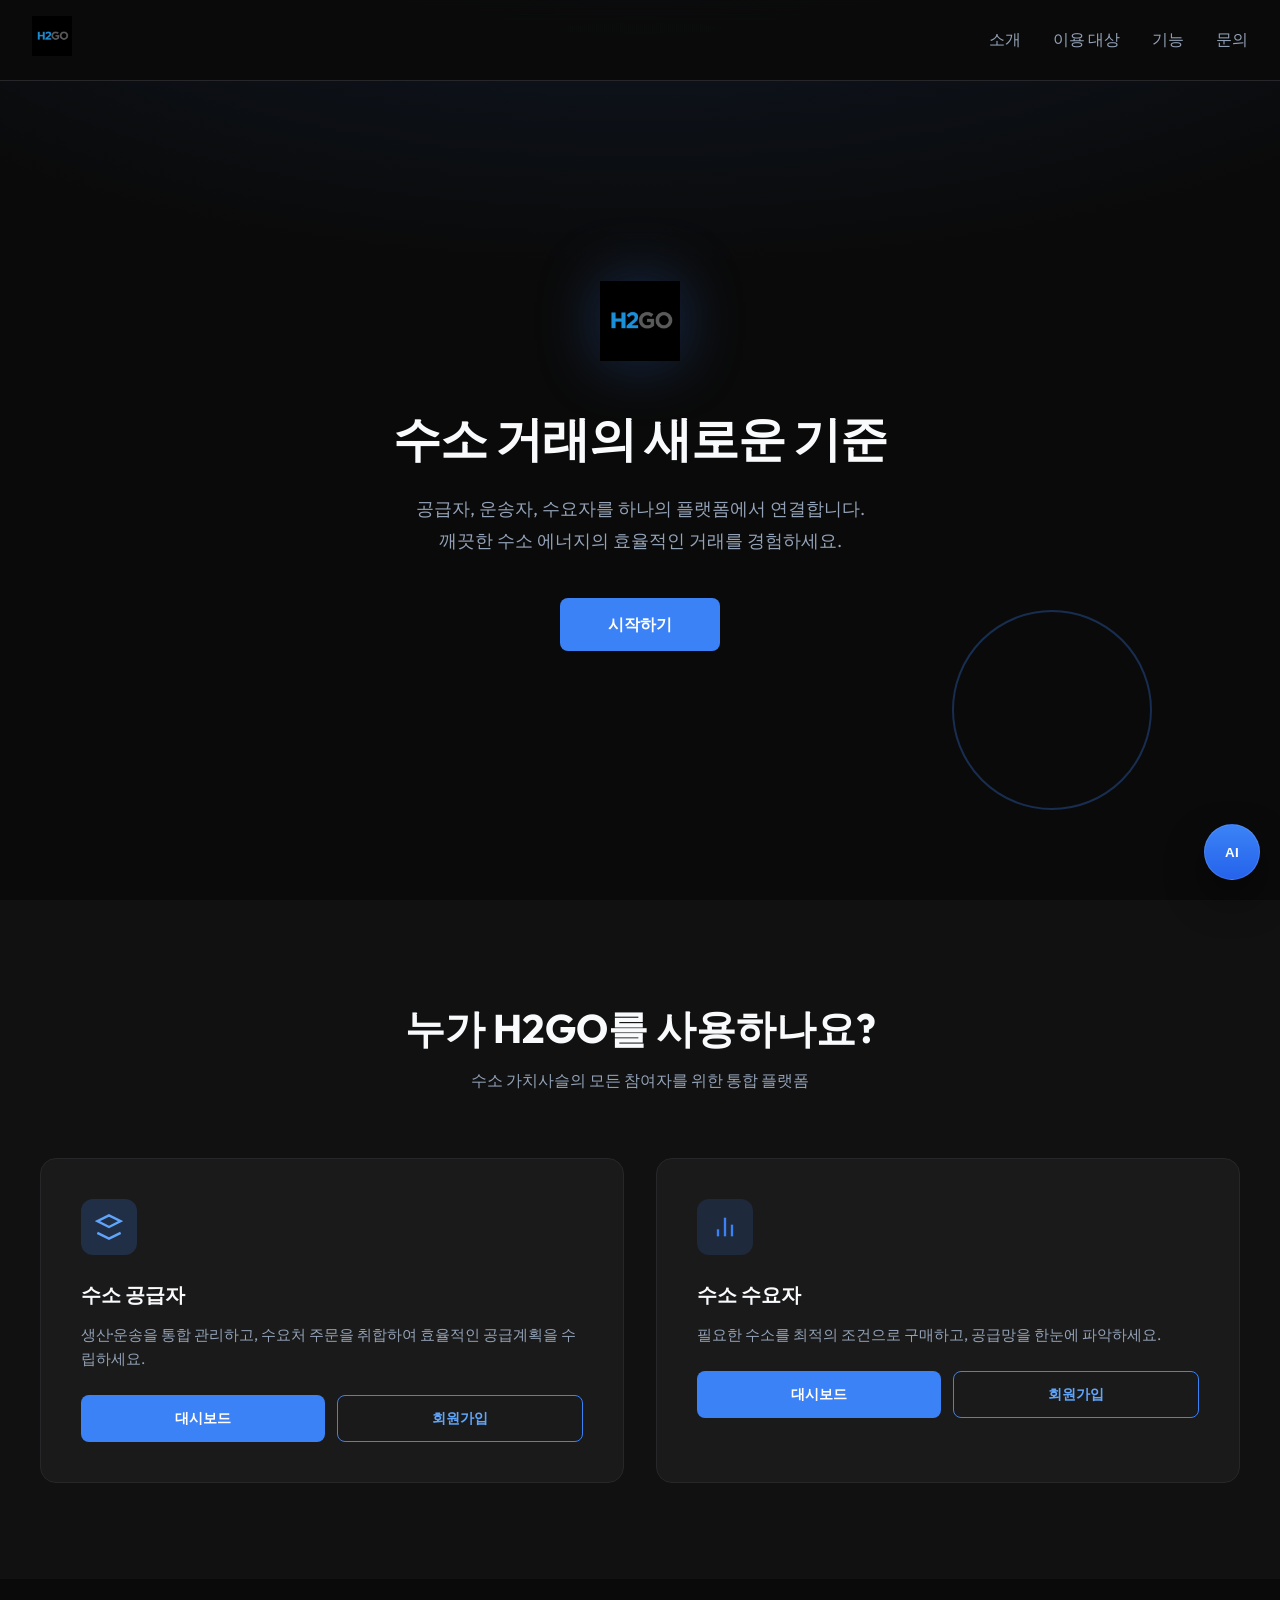
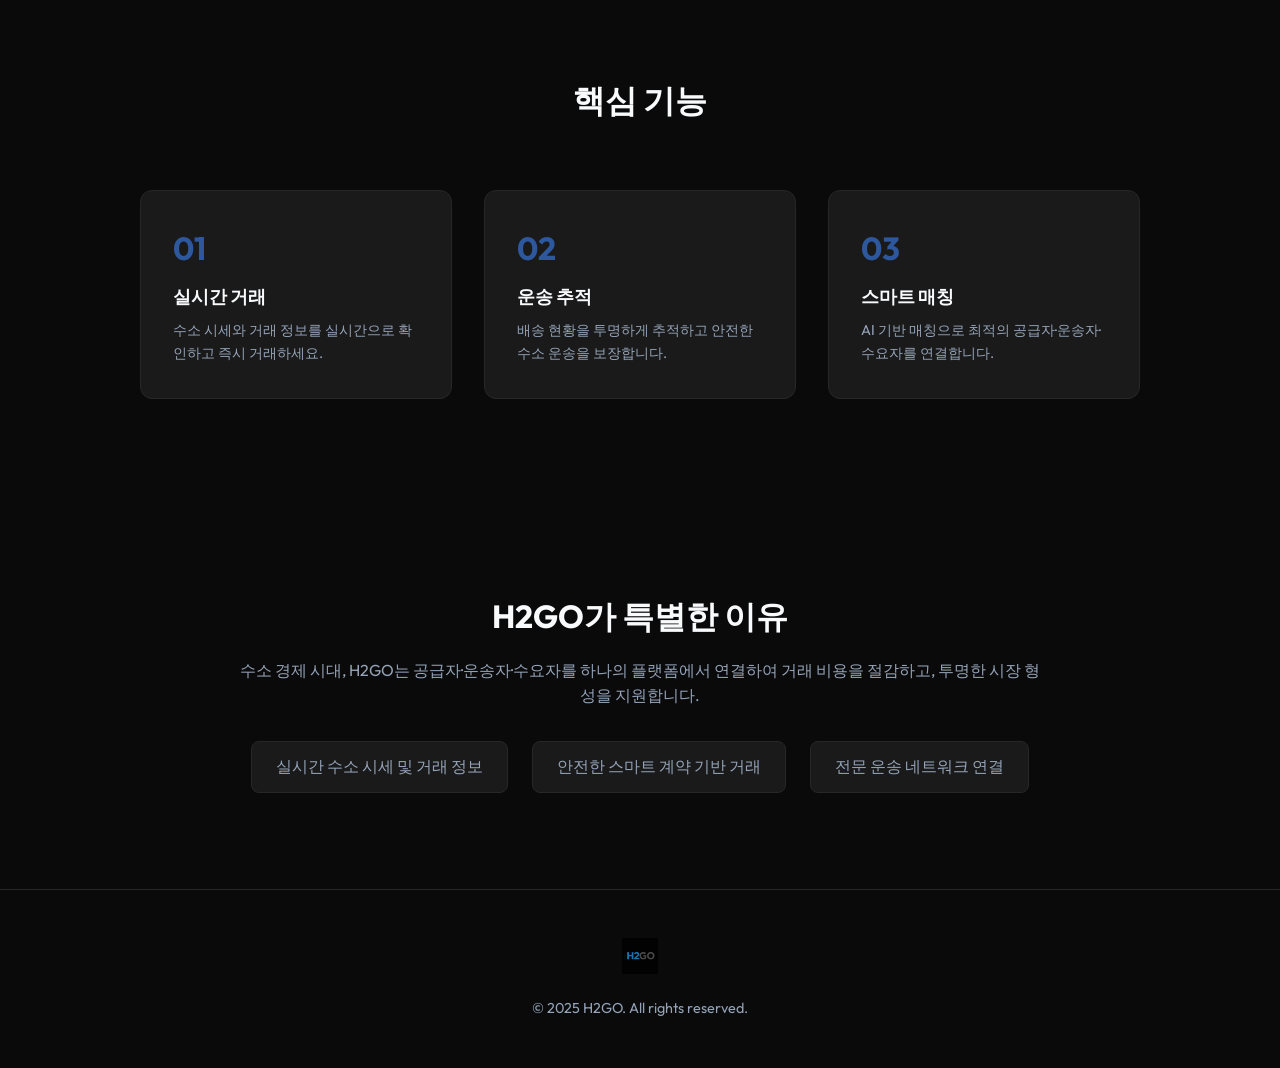
==== index.html @ b9116fce "Add files via upload" ====
<!DOCTYPE html>
<html lang="ko">
<head>
    <meta charset="UTF-8">
    <meta name="viewport" content="width=device-width, initial-scale=1.0">
    <title>H2GO - 수소거래 플랫폼</title>
    <link rel="stylesheet" href="styles.css">
    <link rel="preconnect" href="https://fonts.googleapis.com">
    <link rel="preconnect" href="https://fonts.gstatic.com" crossorigin>
    <link href="https://fonts.googleapis.com/css2?family=Outfit:wght@300;400;500;600;700&display=swap" rel="stylesheet">
</head>
<body>
    <!-- 네비게이션 -->
    <nav class="navbar">
        <a href="#" class="logo">
            <img src="assets/logo.png" alt="H2GO" class="logo-img">
        </a>
        <ul class="nav-links">
            <li><a href="#about">소개</a></li>
            <li><a href="#users">이용 대상</a></li>
            <li><a href="#features">기능</a></li>
            <li><a href="#contact">문의</a></li>
        </ul>
        <button class="mobile-menu-btn" aria-label="메뉴">
            <span></span><span></span><span></span>
        </button>
    </nav>

    <!-- 히어로 섹션 -->
    <section class="hero">
        <div class="hero-content">
            <img src="assets/logo.png" alt="H2GO" class="hero-logo">
            <h1>수소 거래의 새로운 기준</h1>
            <p class="hero-subtitle">공급자, 운송자, 수요자를 하나의 플랫폼에서 연결합니다.<br>깨끗한 수소 에너지의 효율적인 거래를 경험하세요.</p>
            <div class="hero-buttons">
                <a href="#users" class="btn btn-primary">시작하기</a>
            </div>
        </div>
        <div class="hero-visual">
            <div class="hydrogen-molecule"></div>
        </div>
    </section>

    <!-- 이용 대상 섹션 -->
    <section id="users" class="users-section">
        <h2>누가 H2GO를 사용하나요?</h2>
        <p class="section-subtitle">수소 가치사슬의 모든 참여자를 위한 통합 플랫폼</p>
        
        <div class="user-cards">
            <!-- 공급자 카드 (생산+운송 통합) -->
            <div class="user-card" data-user="supplier">
                <div class="card-icon supplier-icon">
                    <svg viewBox="0 0 24 24" fill="none" stroke="currentColor" stroke-width="2">
                        <path d="M12 2L2 7l10 5 10-5-10-5z"/>
                        <path d="M2 17l10 5 10-5"/>
                    </svg>
                </div>
                <h3>수소 공급자</h3>
                <p>생산·운송을 통합 관리하고, 수요처 주문을 취합하여 효율적인 공급계획을 수립하세요.</p>
                <div class="card-actions">
                    <a href="dashboard.html?role=supplier" class="btn btn-card">대시보드</a>
                    <button class="btn btn-card-outline" data-action="register" data-user="supplier">회원가입</button>
                </div>
            </div>

            <!-- 수요자 카드 -->
            <div class="user-card" data-user="consumer">
                <div class="card-icon consumer-icon">
                    <svg viewBox="0 0 24 24" fill="none" stroke="currentColor" stroke-width="2">
                        <path d="M18 20V10"/>
                        <path d="M12 20V4"/>
                        <path d="M6 20v-6"/>
                    </svg>
                </div>
                <h3>수소 수요자</h3>
                <p>필요한 수소를 최적의 조건으로 구매하고, 공급망을 한눈에 파악하세요.</p>
                <div class="card-actions">
                    <a href="dashboard.html?role=consumer" class="btn btn-card">대시보드</a>
                    <button class="btn btn-card-outline" data-action="register" data-user="consumer">회원가입</button>
                </div>
            </div>
        </div>
    </section>

    <!-- 기능 섹션 -->
    <section id="features" class="features-section">
        <h2>핵심 기능</h2>
        <div class="features-grid">
            <div class="feature-item">
                <span class="feature-num">01</span>
                <h4>실시간 거래</h4>
                <p>수소 시세와 거래 정보를 실시간으로 확인하고 즉시 거래하세요.</p>
            </div>
            <div class="feature-item">
                <span class="feature-num">02</span>
                <h4>운송 추적</h4>
                <p>배송 현황을 투명하게 추적하고 안전한 수소 운송을 보장합니다.</p>
            </div>
            <div class="feature-item">
                <span class="feature-num">03</span>
                <h4>스마트 매칭</h4>
                <p>AI 기반 매칭으로 최적의 공급자·운송자·수요자를 연결합니다.</p>
            </div>
        </div>
    </section>

    <!-- 소개 섹션 -->
    <section id="about" class="about-section">
        <div class="about-content">
            <h2>H2GO가 특별한 이유</h2>
            <p>수소 경제 시대, H2GO는 공급자·운송자·수요자를 하나의 플랫폼에서 연결하여 거래 비용을 절감하고, 투명한 시장 형성을 지원합니다.</p>
            <ul class="about-features">
                <li>실시간 수소 시세 및 거래 정보</li>
                <li>안전한 스마트 계약 기반 거래</li>
                <li>전문 운송 네트워크 연결</li>
            </ul>
        </div>
    </section>

    <!-- 푸터 -->
    <footer id="contact" class="footer">
        <div class="footer-content">
            <img src="assets/logo.png" alt="H2GO" class="footer-logo">
            <p>© 2025 H2GO. All rights reserved.</p>
        </div>
    </footer>

    <!-- 로그인 모달 -->
    <div id="loginModal" class="modal">
        <div class="modal-content">
            <button class="modal-close" aria-label="닫기">&times;</button>
            <div class="modal-header">
                <h2><span id="loginUserLabel">공급자</span> 로그인</h2>
            </div>
            <form class="auth-form" id="loginForm">
                <input type="hidden" id="loginUserType" value="">
                <div class="form-group">
                    <label for="loginEmail">이메일</label>
                    <input type="email" id="loginEmail" placeholder="example@h2go.com" required>
                </div>
                <div class="form-group">
                    <label for="loginPassword">비밀번호</label>
                    <input type="password" id="loginPassword" placeholder="••••••••" required>
                </div>
                <button type="submit" class="btn btn-primary btn-full">로그인</button>
            </form>
        </div>
    </div>

    <!-- 회원가입 모달 -->
    <div id="registerModal" class="modal">
        <div class="modal-content">
            <button class="modal-close" aria-label="닫기">&times;</button>
            <div class="modal-header">
                <h2><span id="registerUserLabel">공급자</span> 회원가입</h2>
            </div>
            <form class="auth-form" id="registerForm">
                <input type="hidden" id="registerUserType" value="">
                <div class="form-group">
                    <label for="registerName">이름 / 회사명</label>
                    <input type="text" id="registerName" placeholder="이름 또는 회사명을 입력하세요" required>
                </div>
                <div class="form-group">
                    <label for="registerEmail">이메일</label>
                    <input type="email" id="registerEmail" placeholder="example@h2go.com" required>
                </div>
                <div class="form-group">
                    <label for="registerPassword">비밀번호</label>
                    <input type="password" id="registerPassword" placeholder="8자 이상 입력" required minlength="8">
                </div>
                <div class="form-group">
                    <label for="registerPasswordConfirm">비밀번호 확인</label>
                    <input type="password" id="registerPasswordConfirm" placeholder="비밀번호를 다시 입력" required>
                </div>
                <button type="submit" class="btn btn-primary btn-full">회원가입</button>
            </form>
        </div>
    </div>

    <!-- AI 챗봇 -->
    <button id="chatbotFab" class="chatbot-fab" type="button" aria-label="AI 챗봇 열기">
        AI
    </button>
    <section id="chatbotPanel" class="chatbot-panel" aria-label="AI 챗봇" aria-hidden="true">
        <header class="chatbot-header">
            <div class="chatbot-title">
                <strong>H2GO AI</strong>
                <span class="chatbot-subtitle">무엇을 도와드릴까요?</span>
            </div>
            <button id="chatbotClose" class="chatbot-close" type="button" aria-label="닫기">&times;</button>
        </header>
        <div id="chatbotMessages" class="chatbot-messages" role="log" aria-live="polite"></div>
        <form id="chatbotForm" class="chatbot-form" autocomplete="off">
            <textarea id="chatbotInput" class="chatbot-input" rows="1" placeholder="메시지를 입력하세요 (Enter 전송, Shift+Enter 줄바꿈)"></textarea>
            <button id="chatbotSend" class="chatbot-send" type="submit">전송</button>
        </form>
        <div id="chatbotStatus" class="chatbot-status" aria-live="polite"></div>
    </section>

    <script src="script.js"></script>
</body>
</html>
---- styles.css ----
/* H2GO - 수소거래 플랫폼 스타일 */
/* 로고 색상: H2 - #3B82F6 (사이버 블루), GO - #6B7280 (차콜 그레이), 배경 - #0a0a0a */

:root {
    --h2-blue: #3B82F6;
    --h2-blue-light: #60A5FA;
    --h2-blue-dark: #2563EB;
    --go-gray: #6B7280;
    --go-gray-dark: #4B5563;
    --bg-black: #0a0a0a;
    --bg-dark: #111111;
    --bg-card: #1a1a1a;
    --text-white: #f8fafc;
    --text-muted: #94a3b8;
    --border-color: #27272a;
}

* {
    margin: 0;
    padding: 0;
    box-sizing: border-box;
}

body {
    font-family: 'Outfit', -apple-system, BlinkMacSystemFont, sans-serif;
    background: var(--bg-black);
    color: var(--text-white);
    line-height: 1.6;
    overflow-x: hidden;
}

/* 네비게이션 */
.navbar {
    position: fixed;
    top: 0;
    left: 0;
    right: 0;
    display: flex;
    justify-content: space-between;
    align-items: center;
    padding: 1rem 2rem;
    background: rgba(10, 10, 10, 0.9);
    backdrop-filter: blur(12px);
    border-bottom: 1px solid var(--border-color);
    z-index: 1000;
    flex-wrap: wrap;
}

.logo-img {
    height: 40px;
    width: auto;
}

.nav-links {
    display: flex;
    list-style: none;
    gap: 2rem;
}

.nav-links a {
    color: var(--text-muted);
    text-decoration: none;
    font-weight: 500;
    transition: color 0.2s;
}

.nav-links a:hover {
    color: var(--h2-blue-light);
}

.mobile-menu-btn {
    display: none;
    flex-direction: column;
    gap: 5px;
    background: none;
    border: none;
    cursor: pointer;
    padding: 5px;
}

.mobile-menu-btn span {
    width: 24px;
    height: 2px;
    background: var(--text-white);
}

/* 히어로 섹션 */
.hero {
    min-height: 100vh;
    display: flex;
    align-items: center;
    justify-content: center;
    padding: 6rem 2rem 4rem;
    position: relative;
    background: 
        radial-gradient(ellipse 80% 50% at 50% -20%, rgba(59, 130, 246, 0.15), transparent),
        var(--bg-black);
}

.hero-content {
    text-align: center;
    max-width: 700px;
}

.hero-logo {
    height: 80px;
    width: auto;
    margin-bottom: 2rem;
    filter: drop-shadow(0 0 30px rgba(59, 130, 246, 0.3));
}

.hero h1 {
    font-size: clamp(2rem, 5vw, 3rem);
    font-weight: 700;
    margin-bottom: 1rem;
    letter-spacing: -0.02em;
}

.hero-subtitle {
    color: var(--text-muted);
    font-size: 1.125rem;
    margin-bottom: 2.5rem;
    line-height: 1.8;
}

.hero-buttons {
    display: flex;
    gap: 1rem;
    justify-content: center;
    flex-wrap: wrap;
}

.hero-buttons .btn {
    min-width: 160px;
}

.btn {
    display: inline-block;
    padding: 0.875rem 2rem;
    font-size: 1rem;
    font-weight: 600;
    border-radius: 8px;
    text-decoration: none;
    transition: all 0.2s;
    cursor: pointer;
    border: none;
    font-family: inherit;
}

.btn-primary {
    background: var(--h2-blue);
    color: white;
}

.btn-primary:hover {
    background: var(--h2-blue-dark);
    transform: translateY(-1px);
    box-shadow: 0 4px 20px rgba(59, 130, 246, 0.4);
}

.hero-visual {
    position: absolute;
    bottom: 10%;
    right: 10%;
    opacity: 0.3;
}

.hydrogen-molecule {
    width: 200px;
    height: 200px;
    border: 2px solid var(--h2-blue);
    border-radius: 50%;
    animation: pulse 3s ease-in-out infinite;
}

@keyframes pulse {
    0%, 100% { transform: scale(1); opacity: 0.3; }
    50% { transform: scale(1.1); opacity: 0.5; }
}

/* 이용 대상 섹션 */
.users-section {
    padding: 6rem 2rem;
    background: var(--bg-dark);
}

.users-section h2 {
    text-align: center;
    font-size: clamp(1.75rem, 4vw, 2.5rem);
    margin-bottom: 0.5rem;
}

.section-subtitle {
    text-align: center;
    color: var(--text-muted);
    margin-bottom: 4rem;
}

.user-cards {
    display: grid;
    grid-template-columns: repeat(auto-fit, minmax(300px, 1fr));
    gap: 2rem;
    max-width: 1200px;
    margin: 0 auto;
}

.user-card {
    background: var(--bg-card);
    border: 1px solid var(--border-color);
    border-radius: 16px;
    padding: 2.5rem;
    transition: all 0.3s;
}

.user-card:hover {
    border-color: var(--h2-blue);
    transform: translateY(-4px);
    box-shadow: 0 20px 40px rgba(0, 0, 0, 0.3);
}

.card-icon {
    width: 56px;
    height: 56px;
    border-radius: 12px;
    display: flex;
    align-items: center;
    justify-content: center;
    margin-bottom: 1.5rem;
}

.card-icon svg {
    width: 28px;
    height: 28px;
}

.supplier-icon {
    background: rgba(59, 130, 246, 0.2);
    color: var(--h2-blue-light);
}

.transporter-icon {
    background: rgba(107, 114, 128, 0.3);
    color: var(--go-gray);
}

.consumer-icon {
    background: rgba(59, 130, 246, 0.15);
    color: var(--h2-blue);
}

.user-card h3 {
    font-size: 1.25rem;
    margin-bottom: 0.75rem;
}

.user-card p {
    color: var(--text-muted);
    font-size: 0.95rem;
    margin-bottom: 1.5rem;
    line-height: 1.6;
}

.card-actions {
    display: flex;
    gap: 0.75rem;
}

.btn-card {
    flex: 1;
    background: var(--h2-blue);
    color: white;
    padding: 0.75rem 1rem;
    font-size: 0.9rem;
    text-decoration: none;
    text-align: center;
}

.btn-card:hover {
    background: var(--h2-blue-dark);
}

.btn-card-outline {
    flex: 1;
    background: transparent;
    color: var(--h2-blue-light);
    border: 1px solid var(--h2-blue);
    padding: 0.75rem 1rem;
    font-size: 0.9rem;
}

.btn-card-outline:hover {
    background: rgba(59, 130, 246, 0.1);
}

.card-hint {
    margin-top: 1rem;
    font-size: 0.85rem;
}

.card-hint a {
    color: var(--h2-blue-light);
    text-decoration: none;
}

.card-hint a:hover {
    text-decoration: underline;
}

/* 기능 섹션 */
.features-section {
    padding: 6rem 2rem;
    background: var(--bg-black);
}

.features-section h2 {
    text-align: center;
    font-size: clamp(1.5rem, 3vw, 2rem);
    margin-bottom: 4rem;
}

.features-grid {
    display: grid;
    grid-template-columns: repeat(auto-fit, minmax(260px, 1fr));
    gap: 2rem;
    max-width: 1000px;
    margin: 0 auto;
}

.feature-item {
    padding: 2rem;
    background: var(--bg-card);
    border: 1px solid var(--border-color);
    border-radius: 12px;
    transition: border-color 0.2s;
}

.feature-item:hover {
    border-color: var(--h2-blue);
}

.feature-num {
    display: block;
    font-size: 2rem;
    font-weight: 700;
    color: var(--h2-blue);
    opacity: 0.6;
    margin-bottom: 0.5rem;
}

.feature-item h4 {
    font-size: 1.125rem;
    margin-bottom: 0.5rem;
}

.feature-item p {
    color: var(--text-muted);
    font-size: 0.9rem;
    line-height: 1.6;
}

/* 소개 섹션 */
.about-section {
    padding: 6rem 2rem;
    background: var(--bg-black);
}

.about-content {
    max-width: 800px;
    margin: 0 auto;
    text-align: center;
}

.about-section h2 {
    font-size: clamp(1.5rem, 3vw, 2rem);
    margin-bottom: 1rem;
}

.about-section p {
    color: var(--text-muted);
    margin-bottom: 2rem;
}

.about-features {
    list-style: none;
    display: flex;
    flex-wrap: wrap;
    justify-content: center;
    gap: 1.5rem;
}

.about-features li {
    padding: 0.75rem 1.5rem;
    background: var(--bg-card);
    border: 1px solid var(--border-color);
    border-radius: 8px;
    color: var(--text-muted);
}

/* 푸터 */
.footer {
    padding: 3rem 2rem;
    border-top: 1px solid var(--border-color);
    text-align: center;
}

.footer-logo {
    height: 36px;
    margin-bottom: 1rem;
    opacity: 0.8;
}

.footer p {
    color: var(--text-muted);
    font-size: 0.9rem;
}

/* 모달 */
.modal {
    display: none;
    position: fixed;
    top: 0;
    left: 0;
    right: 0;
    bottom: 0;
    background: rgba(0, 0, 0, 0.8);
    backdrop-filter: blur(4px);
    z-index: 2000;
    align-items: center;
    justify-content: center;
    padding: 2rem;
}

.modal.active {
    display: flex;
}

.modal-content {
    background: var(--bg-card);
    border: 1px solid var(--border-color);
    border-radius: 16px;
    padding: 2.5rem;
    max-width: 440px;
    width: 100%;
    position: relative;
    animation: modalIn 0.3s ease;
}

@keyframes modalIn {
    from {
        opacity: 0;
        transform: scale(0.95) translateY(-10px);
    }
    to {
        opacity: 1;
        transform: scale(1) translateY(0);
    }
}

.modal-close {
    position: absolute;
    top: 1rem;
    right: 1rem;
    background: none;
    border: none;
    color: var(--text-muted);
    font-size: 1.5rem;
    cursor: pointer;
    line-height: 1;
    padding: 0.25rem;
}

.modal-close:hover {
    color: var(--text-white);
}

.modal-header {
    margin-bottom: 1.5rem;
}

.modal-header h2 {
    font-size: 1.5rem;
}

.auth-form .form-group {
    margin-bottom: 1.25rem;
}

.auth-form label {
    display: block;
    margin-bottom: 0.5rem;
    font-size: 0.9rem;
    color: var(--text-muted);
}

.auth-form input {
    width: 100%;
    padding: 0.875rem 1rem;
    background: var(--bg-black);
    border: 1px solid var(--border-color);
    border-radius: 8px;
    color: var(--text-white);
    font-size: 1rem;
    font-family: inherit;
}

.auth-form input:focus {
    outline: none;
    border-color: var(--h2-blue);
}

.auth-form input::placeholder {
    color: var(--go-gray);
}

.btn-full {
    width: 100%;
    margin-top: 0.5rem;
    padding: 1rem;
}

/* 반응형 */
@media (max-width: 768px) {
    .nav-links {
        display: none;
        width: 100%;
        flex-direction: column;
        position: absolute;
        top: 100%;
        left: 0;
        right: 0;
        background: var(--bg-dark);
        padding: 1rem;
        border-bottom: 1px solid var(--border-color);
    }

    .nav-links.nav-open {
        display: flex;
    }

    .mobile-menu-btn {
        display: flex;
    }

    .hero-visual {
        display: none;
    }

    .user-cards {
        grid-template-columns: 1fr;
    }

    .card-actions {
        flex-direction: column;
    }
}

/* AI 챗봇 */
.chatbot-fab {
    position: fixed;
    right: 20px;
    bottom: 20px;
    width: 56px;
    height: 56px;
    border-radius: 999px;
    background: linear-gradient(180deg, rgba(59, 130, 246, 1), rgba(37, 99, 235, 1));
    color: white;
    border: 1px solid rgba(255, 255, 255, 0.12);
    box-shadow: 0 18px 40px rgba(0, 0, 0, 0.45);
    cursor: pointer;
    z-index: 2500;
    font-weight: 800;
    letter-spacing: 0.02em;
}

.chatbot-fab:hover {
    transform: translateY(-1px);
    box-shadow: 0 22px 54px rgba(0, 0, 0, 0.55);
}

.chatbot-panel {
    position: fixed;
    right: 20px;
    bottom: 88px;
    width: min(380px, calc(100vw - 40px));
    height: min(560px, calc(100vh - 140px));
    background: rgba(17, 17, 17, 0.92);
    backdrop-filter: blur(10px);
    border: 1px solid var(--border-color);
    border-radius: 16px;
    overflow: hidden;
    display: none;
    flex-direction: column;
    z-index: 2500;
}

.chatbot-panel.open {
    display: flex;
}

.chatbot-header {
    display: flex;
    align-items: center;
    justify-content: space-between;
    padding: 14px 14px;
    border-bottom: 1px solid var(--border-color);
    background: rgba(26, 26, 26, 0.9);
}

.chatbot-title {
    display: flex;
    flex-direction: column;
    gap: 2px;
}

.chatbot-subtitle {
    font-size: 0.85rem;
    color: var(--text-muted);
}

.chatbot-close {
    background: transparent;
    border: none;
    color: var(--text-muted);
    font-size: 1.5rem;
    line-height: 1;
    cursor: pointer;
    padding: 6px 10px;
    border-radius: 10px;
}

.chatbot-close:hover {
    color: var(--text-white);
    background: rgba(255, 255, 255, 0.06);
}

.chatbot-messages {
    flex: 1;
    padding: 14px;
    overflow: auto;
    display: flex;
    flex-direction: column;
    gap: 10px;
}

.chatbot-bubble {
    max-width: 88%;
    padding: 10px 12px;
    border-radius: 14px;
    border: 1px solid var(--border-color);
    line-height: 1.55;
    white-space: pre-wrap;
    word-break: break-word;
}

.chatbot-bubble.user {
    align-self: flex-end;
    background: rgba(59, 130, 246, 0.16);
    border-color: rgba(59, 130, 246, 0.35);
}

.chatbot-bubble.assistant {
    align-self: flex-start;
    background: rgba(255, 255, 255, 0.04);
}

.chatbot-form {
    display: flex;
    gap: 10px;
    padding: 12px;
    border-top: 1px solid var(--border-color);
    background: rgba(26, 26, 26, 0.75);
}

.chatbot-input {
    flex: 1;
    resize: none;
    min-height: 42px;
    max-height: 120px;
    padding: 10px 12px;
    border-radius: 12px;
    border: 1px solid var(--border-color);
    background: rgba(10, 10, 10, 0.9);
    color: var(--text-white);
    outline: none;
    font-family: inherit;
}

.chatbot-input:focus {
    border-color: var(--h2-blue);
}

.chatbot-send {
    padding: 0 14px;
    border-radius: 12px;
    border: 1px solid rgba(59, 130, 246, 0.35);
    background: rgba(59, 130, 246, 0.18);
    color: var(--text-white);
    cursor: pointer;
    font-weight: 700;
}

.chatbot-send:hover {
    border-color: rgba(59, 130, 246, 0.65);
    background: rgba(59, 130, 246, 0.25);
}

.chatbot-send:disabled {
    opacity: 0.6;
    cursor: not-allowed;
}

.chatbot-status {
    padding: 0 12px 12px;
    color: var(--text-muted);
    font-size: 0.85rem;
}
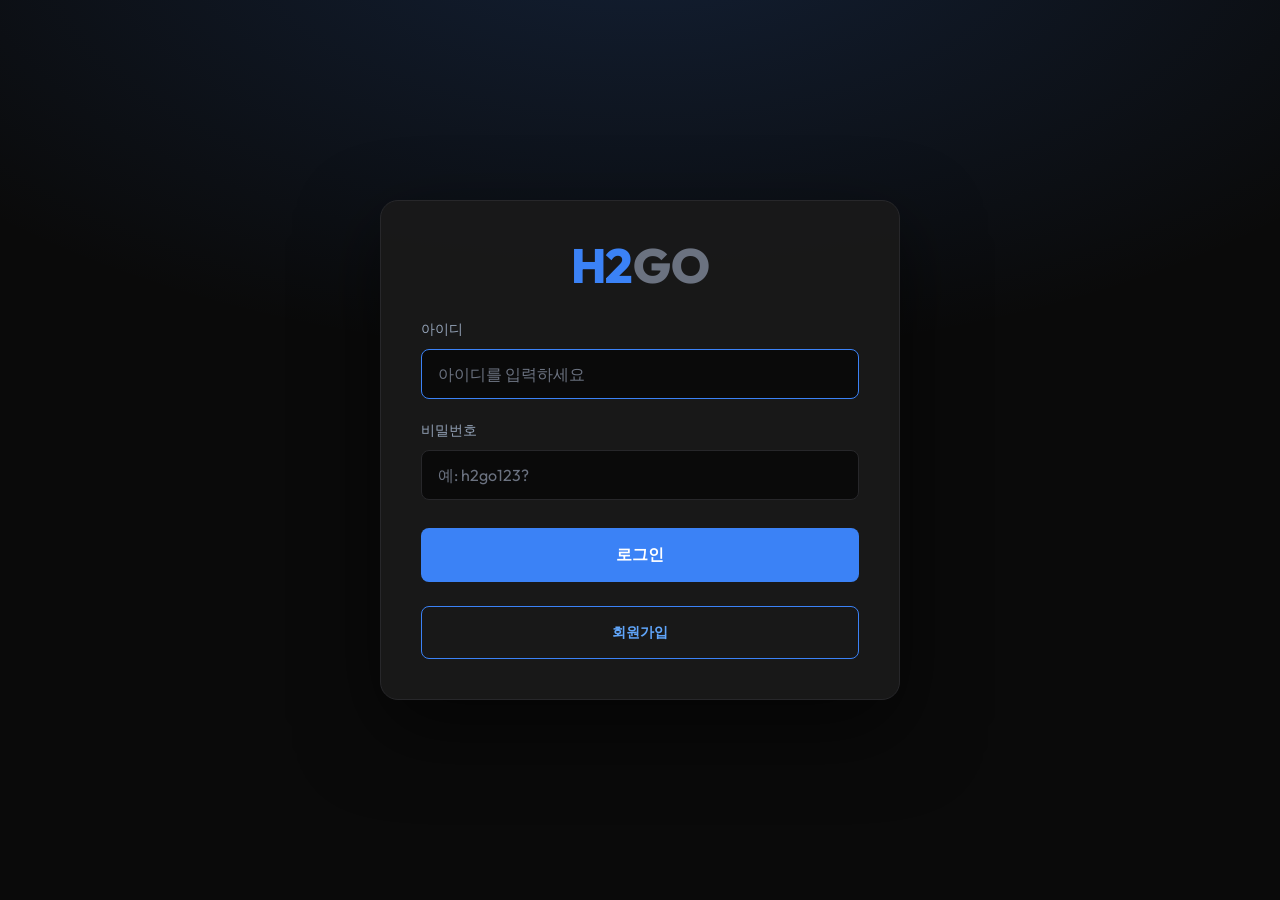
==== commit 9c7c8e52: "Add files via upload" ====
--- a/index.html
+++ b/index.html
@@ -3,199 +3,60 @@
 <head>
     <meta charset="UTF-8">
     <meta name="viewport" content="width=device-width, initial-scale=1.0">
-    <title>H2GO - 수소거래 플랫폼</title>
+    <title>H2GO - 로그인</title>
     <link rel="stylesheet" href="styles.css">
     <link rel="preconnect" href="https://fonts.googleapis.com">
     <link rel="preconnect" href="https://fonts.gstatic.com" crossorigin>
     <link href="https://fonts.googleapis.com/css2?family=Outfit:wght@300;400;500;600;700&display=swap" rel="stylesheet">
 </head>
-<body>
-    <!-- 네비게이션 -->
-    <nav class="navbar">
-        <a href="#" class="logo">
-            <img src="assets/logo.png" alt="H2GO" class="logo-img">
-        </a>
-        <ul class="nav-links">
-            <li><a href="#about">소개</a></li>
-            <li><a href="#users">이용 대상</a></li>
-            <li><a href="#features">기능</a></li>
-            <li><a href="#contact">문의</a></li>
-        </ul>
-        <button class="mobile-menu-btn" aria-label="메뉴">
-            <span></span><span></span><span></span>
-        </button>
-    </nav>
-
-    <!-- 히어로 섹션 -->
-    <section class="hero">
-        <div class="hero-content">
-            <img src="assets/logo.png" alt="H2GO" class="hero-logo">
-            <h1>수소 거래의 새로운 기준</h1>
-            <p class="hero-subtitle">공급자, 운송자, 수요자를 하나의 플랫폼에서 연결합니다.<br>깨끗한 수소 에너지의 효율적인 거래를 경험하세요.</p>
-            <div class="hero-buttons">
-                <a href="#users" class="btn btn-primary">시작하기</a>
-            </div>
-        </div>
-        <div class="hero-visual">
-            <div class="hydrogen-molecule"></div>
-        </div>
-    </section>
-
-    <!-- 이용 대상 섹션 -->
-    <section id="users" class="users-section">
-        <h2>누가 H2GO를 사용하나요?</h2>
-        <p class="section-subtitle">수소 가치사슬의 모든 참여자를 위한 통합 플랫폼</p>
-        
-        <div class="user-cards">
-            <!-- 공급자 카드 (생산+운송 통합) -->
-            <div class="user-card" data-user="supplier">
-                <div class="card-icon supplier-icon">
-                    <svg viewBox="0 0 24 24" fill="none" stroke="currentColor" stroke-width="2">
-                        <path d="M12 2L2 7l10 5 10-5-10-5z"/>
-                        <path d="M2 17l10 5 10-5"/>
-                    </svg>
-                </div>
-                <h3>수소 공급자</h3>
-                <p>생산·운송을 통합 관리하고, 수요처 주문을 취합하여 효율적인 공급계획을 수립하세요.</p>
-                <div class="card-actions">
-                    <a href="dashboard.html?role=supplier" class="btn btn-card">대시보드</a>
-                    <button class="btn btn-card-outline" data-action="register" data-user="supplier">회원가입</button>
+<body class="auth-only">
+    <main class="auth-only-main">
+        <section class="auth-only-card" aria-label="로그인">
+            <div class="auth-only-brand">
+                <!-- 로고: 이미지(검정 배경 포함) 대신 텍스트 로고로 통일 -->
+                <div class="brand-mark brand-mark--xl" aria-label="H2GO 로고">
+                    <span class="brand-h2">H2</span><span class="brand-go">GO</span>
                 </div>
             </div>
 
-            <!-- 수요자 카드 -->
-            <div class="user-card" data-user="consumer">
-                <div class="card-icon consumer-icon">
-                    <svg viewBox="0 0 24 24" fill="none" stroke="currentColor" stroke-width="2">
-                        <path d="M18 20V10"/>
-                        <path d="M12 20V4"/>
-                        <path d="M6 20v-6"/>
-                    </svg>
-                </div>
-                <h3>수소 수요자</h3>
-                <p>필요한 수소를 최적의 조건으로 구매하고, 공급망을 한눈에 파악하세요.</p>
-                <div class="card-actions">
-                    <a href="dashboard.html?role=consumer" class="btn btn-card">대시보드</a>
-                    <button class="btn btn-card-outline" data-action="register" data-user="consumer">회원가입</button>
-                </div>
-            </div>
-        </div>
-    </section>
-
-    <!-- 기능 섹션 -->
-    <section id="features" class="features-section">
-        <h2>핵심 기능</h2>
-        <div class="features-grid">
-            <div class="feature-item">
-                <span class="feature-num">01</span>
-                <h4>실시간 거래</h4>
-                <p>수소 시세와 거래 정보를 실시간으로 확인하고 즉시 거래하세요.</p>
-            </div>
-            <div class="feature-item">
-                <span class="feature-num">02</span>
-                <h4>운송 추적</h4>
-                <p>배송 현황을 투명하게 추적하고 안전한 수소 운송을 보장합니다.</p>
-            </div>
-            <div class="feature-item">
-                <span class="feature-num">03</span>
-                <h4>스마트 매칭</h4>
-                <p>AI 기반 매칭으로 최적의 공급자·운송자·수요자를 연결합니다.</p>
-            </div>
-        </div>
-    </section>
-
-    <!-- 소개 섹션 -->
-    <section id="about" class="about-section">
-        <div class="about-content">
-            <h2>H2GO가 특별한 이유</h2>
-            <p>수소 경제 시대, H2GO는 공급자·운송자·수요자를 하나의 플랫폼에서 연결하여 거래 비용을 절감하고, 투명한 시장 형성을 지원합니다.</p>
-            <ul class="about-features">
-                <li>실시간 수소 시세 및 거래 정보</li>
-                <li>안전한 스마트 계약 기반 거래</li>
-                <li>전문 운송 네트워크 연결</li>
-            </ul>
-        </div>
-    </section>
-
-    <!-- 푸터 -->
-    <footer id="contact" class="footer">
-        <div class="footer-content">
-            <img src="assets/logo.png" alt="H2GO" class="footer-logo">
-            <p>© 2025 H2GO. All rights reserved.</p>
-        </div>
-    </footer>
-
-    <!-- 로그인 모달 -->
-    <div id="loginModal" class="modal">
-        <div class="modal-content">
-            <button class="modal-close" aria-label="닫기">&times;</button>
-            <div class="modal-header">
-                <h2><span id="loginUserLabel">공급자</span> 로그인</h2>
-            </div>
-            <form class="auth-form" id="loginForm">
-                <input type="hidden" id="loginUserType" value="">
+            <form class="auth-form" id="loginForm" autocomplete="off">
                 <div class="form-group">
-                    <label for="loginEmail">이메일</label>
-                    <input type="email" id="loginEmail" placeholder="example@h2go.com" required>
+                    <label for="loginId">아이디</label>
+                    <input type="text" id="loginId" placeholder="아이디를 입력하세요" required autocomplete="username" autofocus>
                 </div>
                 <div class="form-group">
                     <label for="loginPassword">비밀번호</label>
-                    <input type="password" id="loginPassword" placeholder="••••••••" required>
+                    <input type="password" id="loginPassword" placeholder="예: h2go123?" required>
                 </div>
                 <button type="submit" class="btn btn-primary btn-full">로그인</button>
             </form>
-        </div>
-    </div>
 
-    <!-- 회원가입 모달 -->
-    <div id="registerModal" class="modal">
-        <div class="modal-content">
-            <button class="modal-close" aria-label="닫기">&times;</button>
-            <div class="modal-header">
-                <h2><span id="registerUserLabel">공급자</span> 회원가입</h2>
+            <div class="auth-only-links">
+                <button id="showRegisterBtn" type="button" class="btn btn-card-outline btn-full">회원가입</button>
             </div>
-            <form class="auth-form" id="registerForm">
-                <input type="hidden" id="registerUserType" value="">
+
+            <form class="auth-form is-hidden" id="registerForm" autocomplete="off" aria-label="회원가입">
                 <div class="form-group">
                     <label for="registerName">이름 / 회사명</label>
                     <input type="text" id="registerName" placeholder="이름 또는 회사명을 입력하세요" required>
                 </div>
                 <div class="form-group">
-                    <label for="registerEmail">이메일</label>
-                    <input type="email" id="registerEmail" placeholder="example@h2go.com" required>
+                    <label for="registerId">아이디</label>
+                    <input type="text" id="registerId" placeholder="아이디를 입력하세요" required>
                 </div>
                 <div class="form-group">
                     <label for="registerPassword">비밀번호</label>
-                    <input type="password" id="registerPassword" placeholder="8자 이상 입력" required minlength="8">
+                    <input type="password" id="registerPassword" placeholder="예: h2go123?" required minlength="4">
                 </div>
                 <div class="form-group">
                     <label for="registerPasswordConfirm">비밀번호 확인</label>
                     <input type="password" id="registerPasswordConfirm" placeholder="비밀번호를 다시 입력" required>
                 </div>
-                <button type="submit" class="btn btn-primary btn-full">회원가입</button>
+                <button type="submit" class="btn btn-primary btn-full">회원가입 후 로그인</button>
+                <button id="showLoginBtn" type="button" class="btn btn-secondary btn-full">로그인으로 돌아가기</button>
             </form>
-        </div>
-    </div>
-
-    <!-- AI 챗봇 -->
-    <button id="chatbotFab" class="chatbot-fab" type="button" aria-label="AI 챗봇 열기">
-        AI
-    </button>
-    <section id="chatbotPanel" class="chatbot-panel" aria-label="AI 챗봇" aria-hidden="true">
-        <header class="chatbot-header">
-            <div class="chatbot-title">
-                <strong>H2GO AI</strong>
-                <span class="chatbot-subtitle">무엇을 도와드릴까요?</span>
-            </div>
-            <button id="chatbotClose" class="chatbot-close" type="button" aria-label="닫기">&times;</button>
-        </header>
-        <div id="chatbotMessages" class="chatbot-messages" role="log" aria-live="polite"></div>
-        <form id="chatbotForm" class="chatbot-form" autocomplete="off">
-            <textarea id="chatbotInput" class="chatbot-input" rows="1" placeholder="메시지를 입력하세요 (Enter 전송, Shift+Enter 줄바꿈)"></textarea>
-            <button id="chatbotSend" class="chatbot-send" type="submit">전송</button>
-        </form>
-        <div id="chatbotStatus" class="chatbot-status" aria-live="polite"></div>
-    </section>
+        </section>
+    </main>
 
     <script src="script.js"></script>
 </body>
--- a/styles.css
+++ b/styles.css
@@ -27,6 +27,99 @@
     color: var(--text-white);
     line-height: 1.6;
     overflow-x: hidden;
+}
+
+/* ------------------------------------------------------------
+   H2GO 텍스트 로고(배경 없는 로고)
+   - 사용처: `index.html`, `dashboard.html`의 `.brand-mark`
+   - 목적: PNG 로고의 검정 배경(이미지 자체)을 제거하고,
+           어디서나 동일한 “로고만” 표시되도록 통일
+------------------------------------------------------------ */
+.brand-mark {
+    display: inline-flex;
+    align-items: baseline;
+    font-weight: 800;
+    letter-spacing: -0.02em;
+    line-height: 1;
+    user-select: none;
+}
+
+.brand-h2 { color: var(--h2-blue); }
+.brand-go { color: var(--go-gray); }
+
+.brand-mark--xl { font-size: 3rem; }
+.brand-mark--lg { font-size: 2rem; }
+
+/* 로그인 전용 화면 */
+.auth-only {
+    min-height: 100vh;
+    display: flex;
+    align-items: center;
+    justify-content: center;
+    padding: 2rem;
+    background:
+        radial-gradient(ellipse 70% 50% at 50% -10%, rgba(59, 130, 246, 0.18), transparent),
+        var(--bg-black);
+}
+
+.auth-only-main {
+    width: 100%;
+    max-width: 520px;
+}
+
+.auth-only-card {
+    background: rgba(26, 26, 26, 0.92);
+    border: 1px solid var(--border-color);
+    border-radius: 18px;
+    padding: 2.5rem;
+    box-shadow: 0 30px 80px rgba(0, 0, 0, 0.55);
+}
+
+/* 모바일에서 로그인 카드 여백/글자 크기 가독성 조정
+   사용처: `index.html`의 로그인/회원가입 카드(`.auth-only-card`) */
+@media (max-width: 480px) {
+    .auth-only {
+        padding: 1.25rem;
+    }
+
+    .auth-only-card {
+        padding: 1.5rem;
+        border-radius: 16px;
+    }
+
+    .brand-mark--xl {
+        font-size: 2.4rem;
+    }
+}
+
+.auth-only-brand {
+    text-align: center;
+    margin-bottom: 1.75rem;
+}
+
+.auth-only-links {
+    margin-top: 1rem;
+}
+
+.is-hidden {
+    display: none !important;
+}
+
+.auth-form select {
+    width: 100%;
+    padding: 0.875rem 1rem;
+    background: var(--bg-black);
+    border: 1px solid var(--border-color);
+    border-radius: 8px;
+    color: var(--text-white);
+    font-size: 1rem;
+    font-family: inherit;
+    cursor: pointer;
+}
+
+.auth-form select:focus {
+    outline: none;
+    border-color: var(--h2-blue);
 }
 
 /* 네비게이션 */
